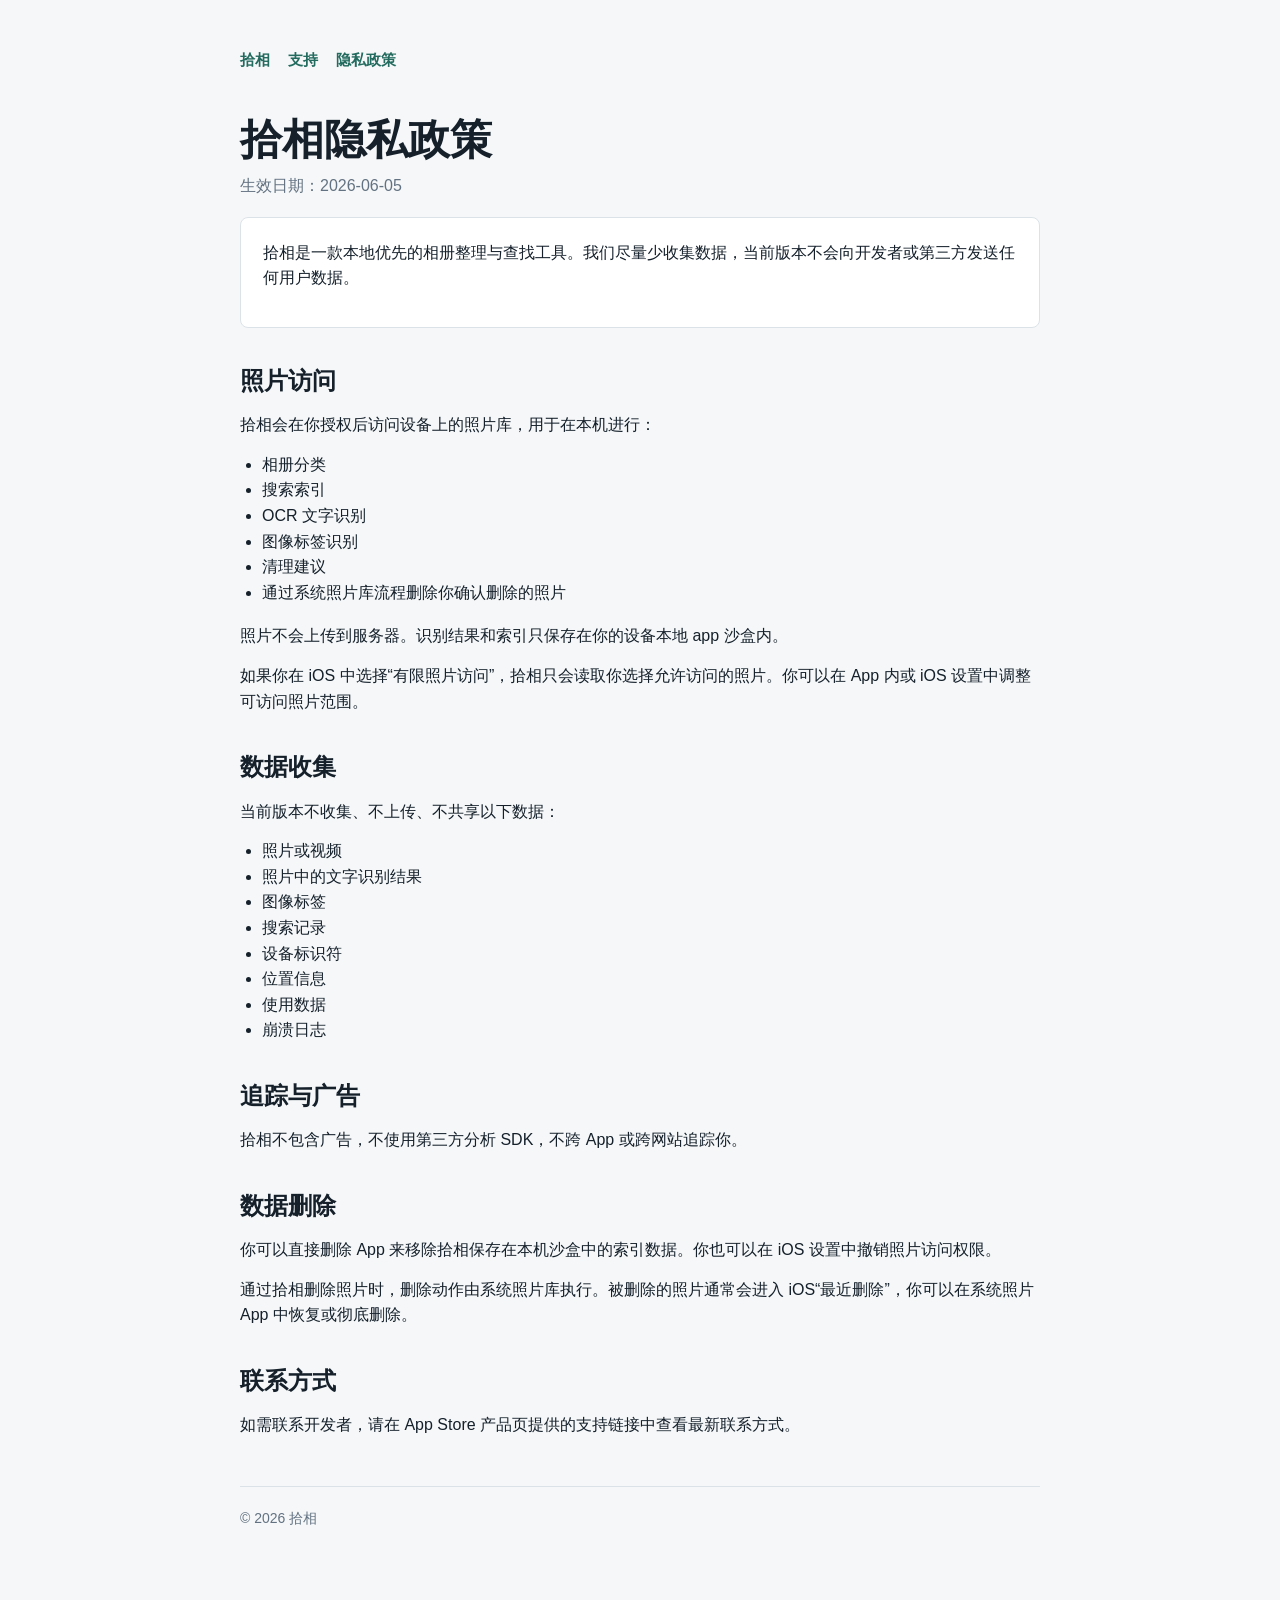
==== privacy.html @ 316a2001 "Publish ShiXiang support site" ====
<!doctype html>
<html lang="zh-Hans">
<head>
  <meta charset="utf-8">
  <meta name="viewport" content="width=device-width, initial-scale=1">
  <title>拾相隐私政策</title>
  <link rel="stylesheet" href="styles.css">
</head>
<body>
  <main class="page">
    <nav class="nav">
      <a href="index.html">拾相</a>
      <a href="support.html">支持</a>
      <a href="privacy.html">隐私政策</a>
    </nav>

    <h1>拾相隐私政策</h1>
    <p class="muted">生效日期：2026-06-05</p>

    <section class="panel">
      <p>拾相是一款本地优先的相册整理与查找工具。我们尽量少收集数据，当前版本不会向开发者或第三方发送任何用户数据。</p>
    </section>

    <h2>照片访问</h2>
    <p>拾相会在你授权后访问设备上的照片库，用于在本机进行：</p>
    <ul>
      <li>相册分类</li>
      <li>搜索索引</li>
      <li>OCR 文字识别</li>
      <li>图像标签识别</li>
      <li>清理建议</li>
      <li>通过系统照片库流程删除你确认删除的照片</li>
    </ul>
    <p>照片不会上传到服务器。识别结果和索引只保存在你的设备本地 app 沙盒内。</p>
    <p>如果你在 iOS 中选择“有限照片访问”，拾相只会读取你选择允许访问的照片。你可以在 App 内或 iOS 设置中调整可访问照片范围。</p>

    <h2>数据收集</h2>
    <p>当前版本不收集、不上传、不共享以下数据：</p>
    <ul>
      <li>照片或视频</li>
      <li>照片中的文字识别结果</li>
      <li>图像标签</li>
      <li>搜索记录</li>
      <li>设备标识符</li>
      <li>位置信息</li>
      <li>使用数据</li>
      <li>崩溃日志</li>
    </ul>

    <h2>追踪与广告</h2>
    <p>拾相不包含广告，不使用第三方分析 SDK，不跨 App 或跨网站追踪你。</p>

    <h2>数据删除</h2>
    <p>你可以直接删除 App 来移除拾相保存在本机沙盒中的索引数据。你也可以在 iOS 设置中撤销照片访问权限。</p>
    <p>通过拾相删除照片时，删除动作由系统照片库执行。被删除的照片通常会进入 iOS“最近删除”，你可以在系统照片 App 中恢复或彻底删除。</p>

    <h2>联系方式</h2>
    <p>如需联系开发者，请在 App Store 产品页提供的支持链接中查看最新联系方式。</p>

    <footer class="footer">
      <p>© 2026 拾相</p>
    </footer>
  </main>
</body>
</html>
---- styles.css ----
* {
  box-sizing: border-box;
}

body {
  margin: 0;
  background: #f5f7f8;
  color: #15202b;
  font-family: -apple-system, BlinkMacSystemFont, "Segoe UI", sans-serif;
  line-height: 1.6;
}

.page {
  max-width: 840px;
  margin: 0 auto;
  padding: 48px 20px 72px;
}

.nav {
  display: flex;
  gap: 18px;
  margin-bottom: 44px;
  font-size: 15px;
}

.nav a {
  color: #236b5f;
  text-decoration: none;
  font-weight: 600;
}

.hero {
  margin-bottom: 44px;
}

.app-mark {
  width: 72px;
  height: 72px;
  border-radius: 18px;
  margin-bottom: 20px;
}

h1 {
  margin: 0 0 10px;
  font-size: 42px;
  line-height: 1.12;
  letter-spacing: 0;
}

h2 {
  margin: 34px 0 12px;
  font-size: 24px;
  letter-spacing: 0;
}

p {
  margin: 0 0 14px;
}

ul {
  margin: 0 0 18px;
  padding-left: 22px;
}

.lead {
  max-width: 680px;
  font-size: 18px;
  color: #51616e;
}

.panel {
  background: #ffffff;
  border: 1px solid #dce3e8;
  border-radius: 8px;
  padding: 22px;
  margin: 18px 0;
}

.muted {
  color: #637282;
}

.footer {
  margin-top: 48px;
  padding-top: 20px;
  border-top: 1px solid #dce3e8;
  color: #637282;
  font-size: 14px;
}
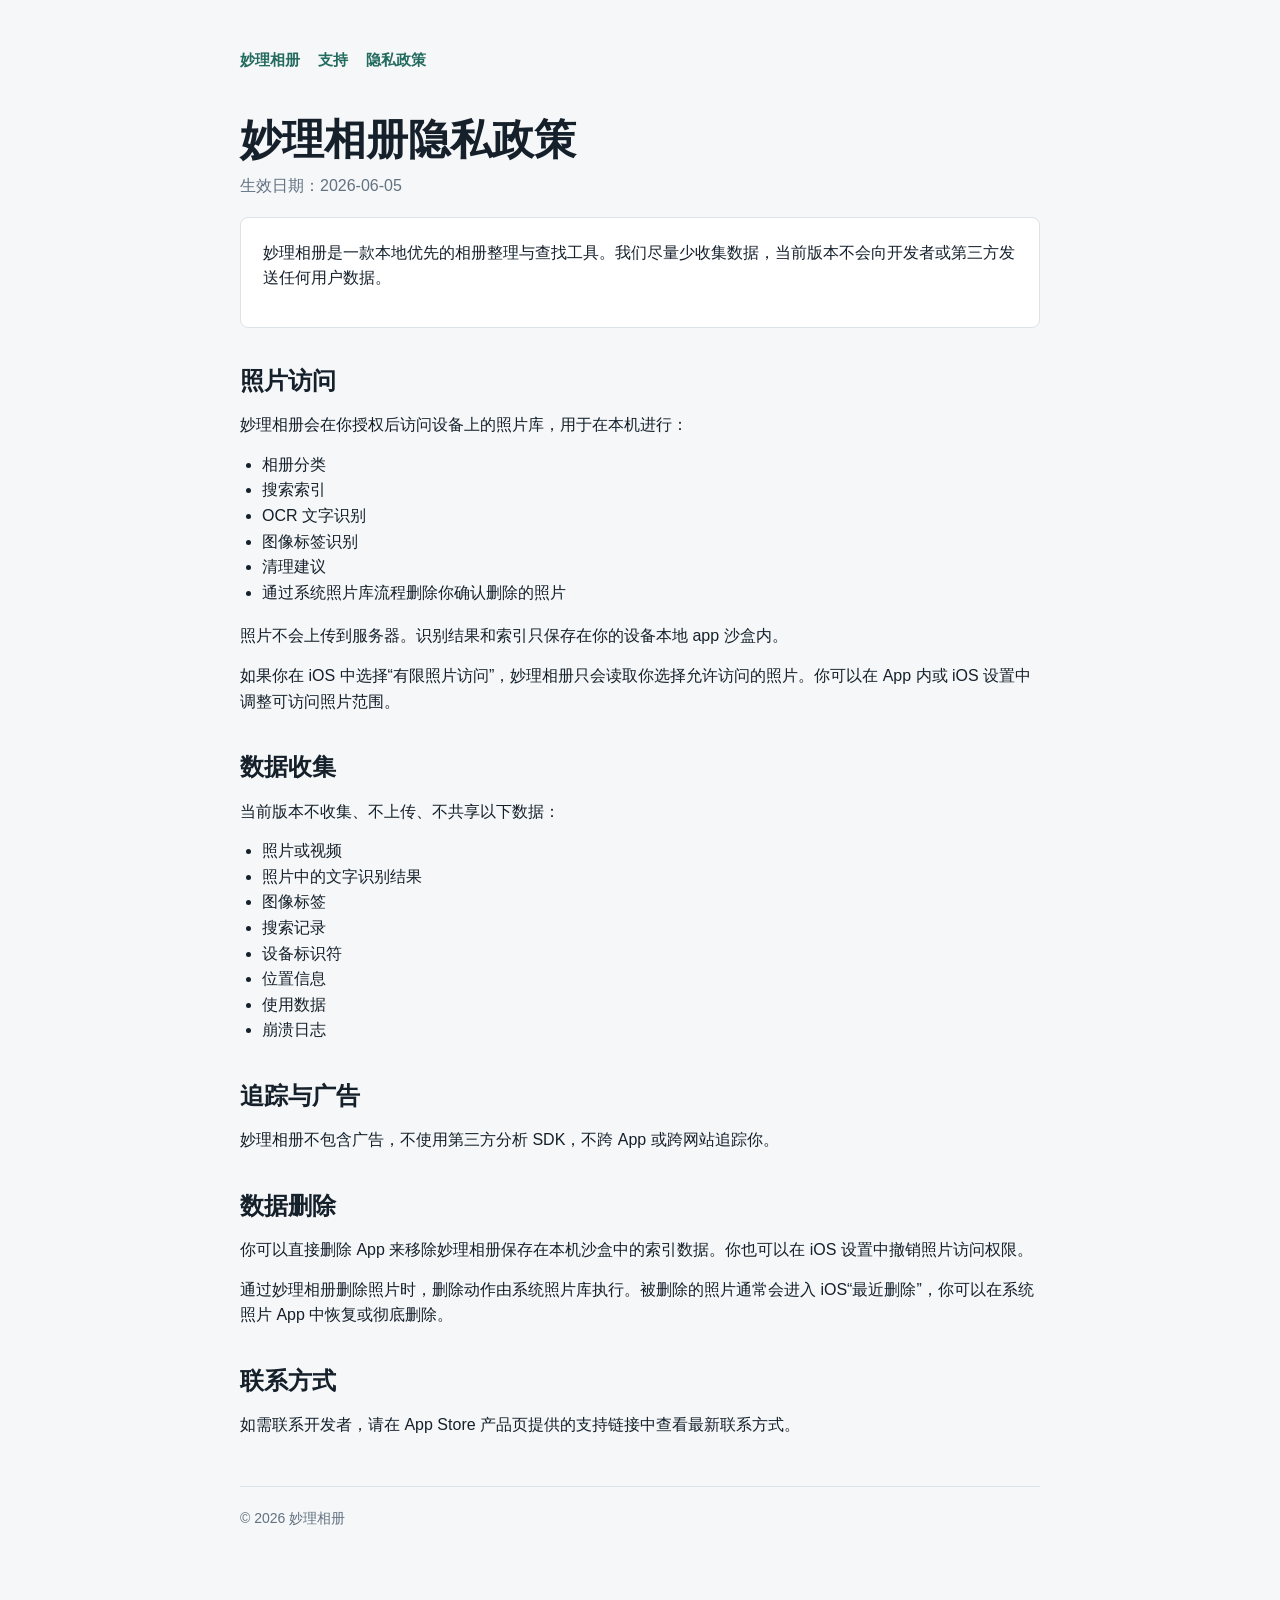
==== commit 1d9dd82b: "Rename public pages to Miaoli album" ====
--- a/privacy.html
+++ b/privacy.html
@@ -3,26 +3,26 @@
 <head>
   <meta charset="utf-8">
   <meta name="viewport" content="width=device-width, initial-scale=1">
-  <title>拾相隐私政策</title>
+  <title>妙理相册隐私政策</title>
   <link rel="stylesheet" href="styles.css">
 </head>
 <body>
   <main class="page">
     <nav class="nav">
-      <a href="index.html">拾相</a>
+      <a href="index.html">妙理相册</a>
       <a href="support.html">支持</a>
       <a href="privacy.html">隐私政策</a>
     </nav>
 
-    <h1>拾相隐私政策</h1>
+    <h1>妙理相册隐私政策</h1>
     <p class="muted">生效日期：2026-06-05</p>
 
     <section class="panel">
-      <p>拾相是一款本地优先的相册整理与查找工具。我们尽量少收集数据，当前版本不会向开发者或第三方发送任何用户数据。</p>
+      <p>妙理相册是一款本地优先的相册整理与查找工具。我们尽量少收集数据，当前版本不会向开发者或第三方发送任何用户数据。</p>
     </section>
 
     <h2>照片访问</h2>
-    <p>拾相会在你授权后访问设备上的照片库，用于在本机进行：</p>
+    <p>妙理相册会在你授权后访问设备上的照片库，用于在本机进行：</p>
     <ul>
       <li>相册分类</li>
       <li>搜索索引</li>
@@ -32,7 +32,7 @@
       <li>通过系统照片库流程删除你确认删除的照片</li>
     </ul>
     <p>照片不会上传到服务器。识别结果和索引只保存在你的设备本地 app 沙盒内。</p>
-    <p>如果你在 iOS 中选择“有限照片访问”，拾相只会读取你选择允许访问的照片。你可以在 App 内或 iOS 设置中调整可访问照片范围。</p>
+    <p>如果你在 iOS 中选择“有限照片访问”，妙理相册只会读取你选择允许访问的照片。你可以在 App 内或 iOS 设置中调整可访问照片范围。</p>
 
     <h2>数据收集</h2>
     <p>当前版本不收集、不上传、不共享以下数据：</p>
@@ -48,17 +48,17 @@
     </ul>
 
     <h2>追踪与广告</h2>
-    <p>拾相不包含广告，不使用第三方分析 SDK，不跨 App 或跨网站追踪你。</p>
+    <p>妙理相册不包含广告，不使用第三方分析 SDK，不跨 App 或跨网站追踪你。</p>
 
     <h2>数据删除</h2>
-    <p>你可以直接删除 App 来移除拾相保存在本机沙盒中的索引数据。你也可以在 iOS 设置中撤销照片访问权限。</p>
-    <p>通过拾相删除照片时，删除动作由系统照片库执行。被删除的照片通常会进入 iOS“最近删除”，你可以在系统照片 App 中恢复或彻底删除。</p>
+    <p>你可以直接删除 App 来移除妙理相册保存在本机沙盒中的索引数据。你也可以在 iOS 设置中撤销照片访问权限。</p>
+    <p>通过妙理相册删除照片时，删除动作由系统照片库执行。被删除的照片通常会进入 iOS“最近删除”，你可以在系统照片 App 中恢复或彻底删除。</p>
 
     <h2>联系方式</h2>
     <p>如需联系开发者，请在 App Store 产品页提供的支持链接中查看最新联系方式。</p>
 
     <footer class="footer">
-      <p>© 2026 拾相</p>
+      <p>© 2026 妙理相册</p>
     </footer>
   </main>
 </body>
